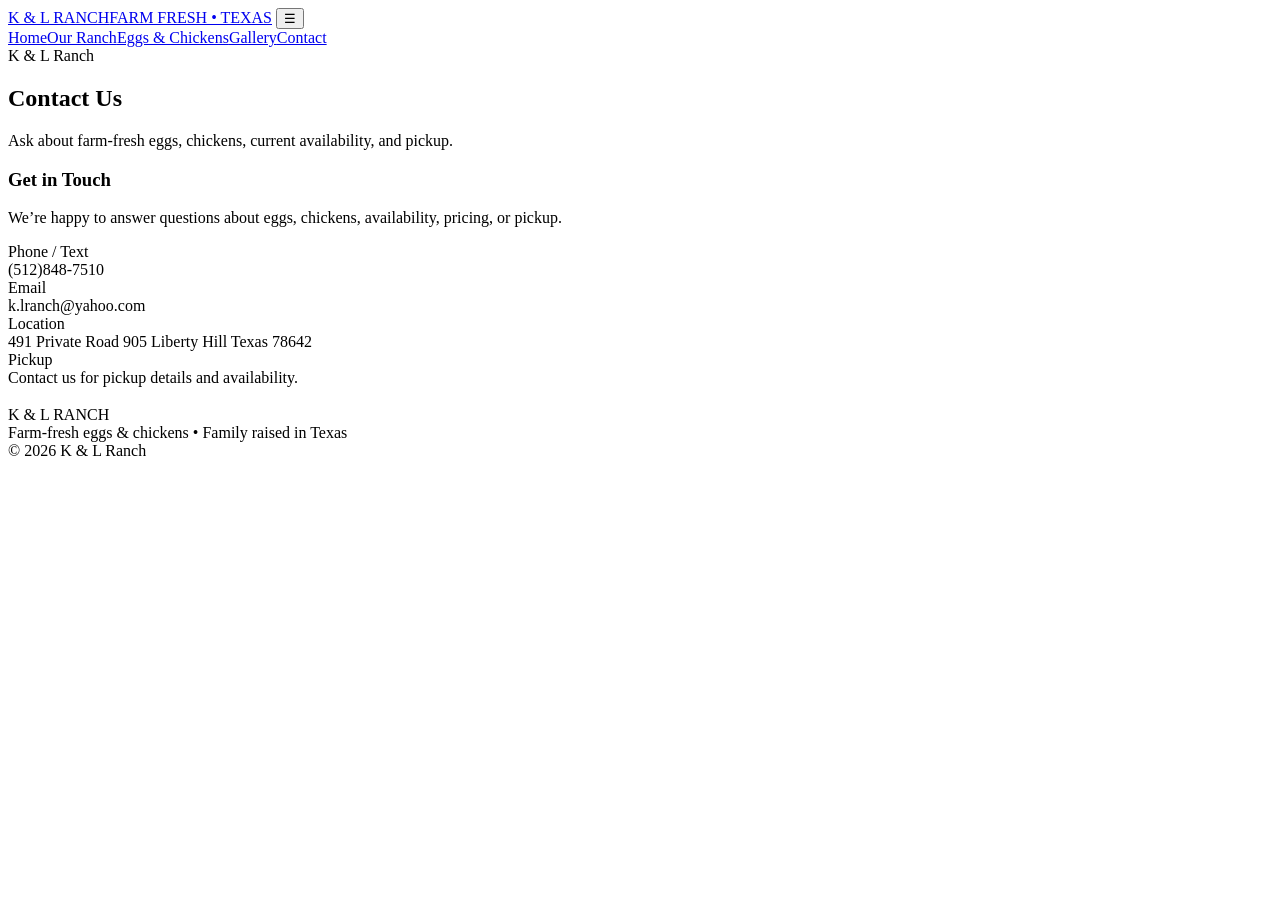
==== contact/index.html @ c8f80671 "Add files via upload" ====
<!doctype html><html lang="en"><head><meta charset="utf-8">
<meta name="viewport" content="width=device-width,initial-scale=1,viewport-fit=cover">
<meta name="theme-color" content="#f6f3ed">
<meta name="description" content="K & L Ranch offers farm-fresh eggs and chickens raised with care in Texas.">
<title>Contact | K & L Ranch</title><link rel="stylesheet" href="assets/styles.css"></head>
<body><header class="site-header"><div class="header-inner">
<a class="brand" href="index.html">K &amp; L RANCH<span>FARM FRESH • TEXAS</span></a>
<button class="menu-btn" aria-label="Open navigation">☰</button><nav class="nav"><a class="" href="index.html">Home</a><a class="" href="our-ranch.html">Our Ranch</a><a class="" href="eggs-chickens.html">Eggs & Chickens</a><a class="" href="gallery.html">Gallery</a><a class="active" href="contact.html">Contact</a></nav>
</div></header>
<main><section class="hero page-hero contact-hero"><div class="hero-content"><div class="kicker">K &amp; L Ranch</div><h1>Contact Us</h1><p>Ask about farm-fresh eggs, chickens, current availability, and pickup.</p></div></section>
<section class="section"><div class="container contact-grid">
<div class="contact-card"><h3>Get in Touch</h3><p class="lead">We’re happy to answer questions about eggs, chickens, availability, pricing, or pickup.</p>
<div class="contact-details">
<div class="contact-item"><div class="contact-label">Phone / Text</div><div class="placeholder">(512)848-7510</div></div>
<div class="contact-item"><div class="contact-label">Email</div><div class="placeholder">k.lranch@yahoo.com</div></div>
<div class="contact-item"><div class="contact-label">Location</div><div>491 Private Road 905 Liberty Hill Texas 78642</div></div>
<div class="contact-item"><div class="contact-label">Pickup</div><div>Contact us for pickup details and availability.</div></div>
</div></div>
<div class="contact-card"><h3></h3></div></div></section></main>
<footer><div class="footer-inner"><div class="footer-brand">K &amp; L RANCH</div><div class="footer-meta">Farm-fresh eggs &amp; chickens • Family raised in Texas<br>© 2026 K &amp; L Ranch</div></div></footer><script src="assets/script.js"></script></body></html>
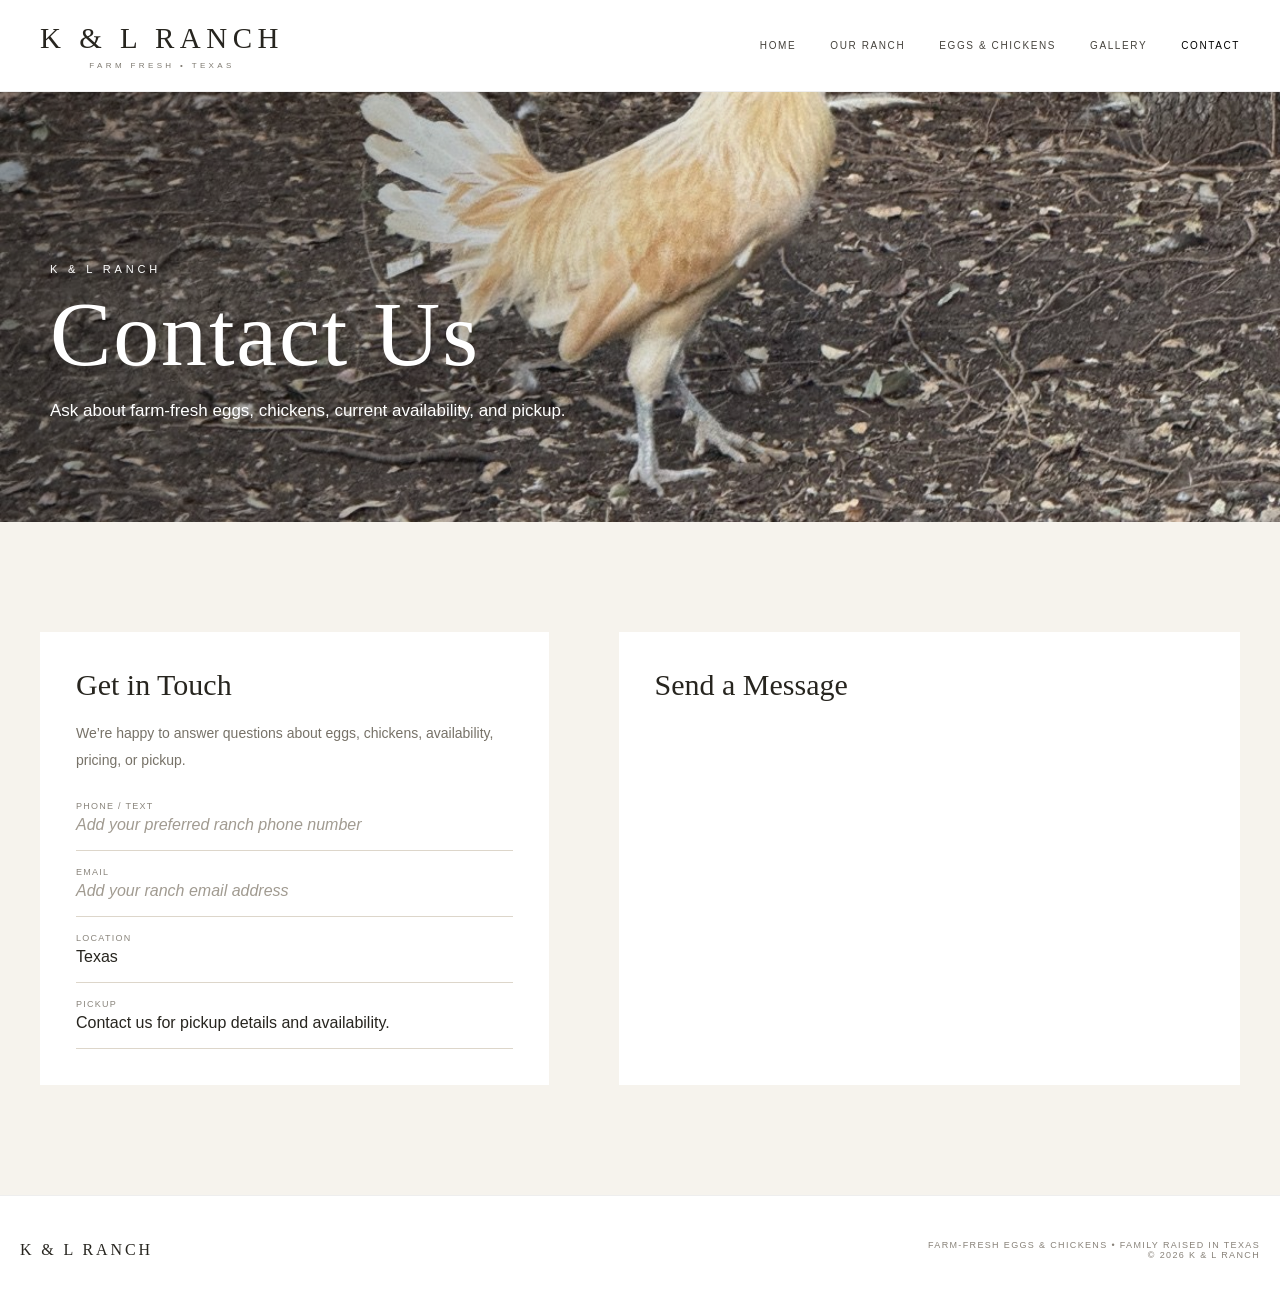
==== commit 03dbb780: "Add files via upload" ====
--- a/contact/index.html
+++ b/contact/index.html
@@ -2,19 +2,19 @@
 <meta name="viewport" content="width=device-width,initial-scale=1,viewport-fit=cover">
 <meta name="theme-color" content="#f6f3ed">
 <meta name="description" content="K & L Ranch offers farm-fresh eggs and chickens raised with care in Texas.">
-<title>Contact | K & L Ranch</title><link rel="stylesheet" href="assets/styles.css"></head>
+<title>Contact | K & L Ranch</title><link rel="stylesheet" href="/assets/styles.css"></head>
 <body><header class="site-header"><div class="header-inner">
-<a class="brand" href="index.html">K &amp; L RANCH<span>FARM FRESH • TEXAS</span></a>
-<button class="menu-btn" aria-label="Open navigation">☰</button><nav class="nav"><a class="" href="index.html">Home</a><a class="" href="our-ranch.html">Our Ranch</a><a class="" href="eggs-chickens.html">Eggs & Chickens</a><a class="" href="gallery.html">Gallery</a><a class="active" href="contact.html">Contact</a></nav>
+<a class="brand" href="/">K &amp; L RANCH<span>FARM FRESH • TEXAS</span></a>
+<button class="menu-btn" aria-label="Open navigation">☰</button><nav class="nav"><a class="" href="/">Home</a><a class="" href="/our-ranch/">Our Ranch</a><a class="" href="/eggs-chickens/">Eggs & Chickens</a><a class="" href="/gallery/">Gallery</a><a class="active" href="/contact/">Contact</a></nav>
 </div></header>
 <main><section class="hero page-hero contact-hero"><div class="hero-content"><div class="kicker">K &amp; L Ranch</div><h1>Contact Us</h1><p>Ask about farm-fresh eggs, chickens, current availability, and pickup.</p></div></section>
 <section class="section"><div class="container contact-grid">
 <div class="contact-card"><h3>Get in Touch</h3><p class="lead">We’re happy to answer questions about eggs, chickens, availability, pricing, or pickup.</p>
 <div class="contact-details">
-<div class="contact-item"><div class="contact-label">Phone / Text</div><div class="placeholder">(512)848-7510</div></div>
-<div class="contact-item"><div class="contact-label">Email</div><div class="placeholder">k.lranch@yahoo.com</div></div>
-<div class="contact-item"><div class="contact-label">Location</div><div>491 Private Road 905 Liberty Hill Texas 78642</div></div>
+<div class="contact-item"><div class="contact-label">Phone / Text</div><div class="placeholder">Add your preferred ranch phone number</div></div>
+<div class="contact-item"><div class="contact-label">Email</div><div class="placeholder">Add your ranch email address</div></div>
+<div class="contact-item"><div class="contact-label">Location</div><div>Texas</div></div>
 <div class="contact-item"><div class="contact-label">Pickup</div><div>Contact us for pickup details and availability.</div></div>
 </div></div>
-<div class="contact-card"><h3></h3></div></div></section></main>
-<footer><div class="footer-inner"><div class="footer-brand">K &amp; L RANCH</div><div class="footer-meta">Farm-fresh eggs &amp; chickens • Family raised in Texas<br>© 2026 K &amp; L Ranch</div></div></footer><script src="assets/script.js"></script></body></html>+<div class="contact-card"><h3>Send a Message</h3></div></div></section></main>
+<footer><div class="footer-inner"><div class="footer-brand">K &amp; L RANCH</div><div class="footer-meta">Farm-fresh eggs &amp; chickens • Family raised in Texas<br>© 2026 K &amp; L Ranch</div></div></footer><script src="/assets/script.js"></script></body></html>
--- a/assets/styles.css
+++ b/assets/styles.css
@@ -0,0 +1,134 @@
+
+:root{
+  --ink:#27251f;--muted:#777268;--cream:#f6f3ed;--paper:#fff;
+  --sand:#e5ded2;--taupe:#b9ad9d;--line:#ddd6ca;--green:#596453;
+  --max:1240px
+}
+*{box-sizing:border-box}
+html{scroll-behavior:smooth}
+body{margin:0;background:var(--cream);color:var(--ink);font-family:Arial,Helvetica,sans-serif}
+img{max-width:100%;display:block}
+a{color:inherit}
+.site-header{position:sticky;top:0;z-index:50;height:84px;background:rgba(255,255,255,.97);border-bottom:1px solid #eee;display:flex;align-items:center}
+.header-inner{width:min(var(--max),calc(100% - 40px));margin:auto;display:flex;align-items:center;justify-content:space-between;gap:28px}
+.brand{text-decoration:none;font-family:Georgia,serif;letter-spacing:.19em;font-size:26px;white-space:nowrap}
+.brand span{display:block;font-family:Arial,sans-serif;font-size:8px;letter-spacing:.42em;color:#7f7a71;margin-top:6px;text-align:center}
+.nav{display:flex;align-items:center;gap:28px}
+.nav a{text-decoration:none;text-transform:uppercase;font-size:10px;letter-spacing:.16em;color:#46433d}
+.nav a:hover,.nav a.active{color:#000}
+.menu-btn{display:none;border:0;background:none;font-size:28px;padding:8px}
+.hero{position:relative;min-height:680px;height:78vh;background:center/cover no-repeat}
+.hero.home{background-image:url('images/featured-rooster.jpg');background-position:center 48%;background-size:cover;background-repeat:no-repeat}
+.hero:before{content:"";position:absolute;inset:0;background:linear-gradient(90deg,rgba(0,0,0,.42),rgba(0,0,0,.04) 65%)}
+.hero-content{position:absolute;left:max(28px,calc((100vw - var(--max))/2));bottom:80px;color:#fff;max-width:650px;padding-right:28px}
+.kicker{text-transform:uppercase;letter-spacing:.35em;font-size:11px}
+.hero h1{font:normal clamp(54px,7vw,92px)/.95 Georgia,serif;margin:16px 0 18px;letter-spacing:.02em}
+.hero p{max-width:520px;font-size:16px;line-height:1.8;margin:0}
+.cta-row{display:flex;gap:12px;flex-wrap:wrap;margin-top:28px}
+.btn{display:inline-block;padding:14px 22px;text-decoration:none;text-transform:uppercase;letter-spacing:.16em;font-size:10px;border:1px solid currentColor}
+.btn.light{color:white}.btn.dark{color:#2d2b26}
+.intro-band{text-align:center;background:var(--sand);padding:56px 20px}
+.intro-band h2{font:normal clamp(30px,4vw,48px) Georgia,serif;letter-spacing:.08em;margin:0 0 10px}
+.intro-band p{margin:0;text-transform:uppercase;letter-spacing:.18em;font-size:10px;color:#6d685f}
+.section{padding:90px 20px}
+.container{width:min(var(--max),100%);margin:auto}
+.split{display:grid;grid-template-columns:1fr 1fr;min-height:620px;background:#fff}
+.split.reverse .media{order:2}.split.reverse .copy{order:1}
+.media img{width:100%;height:100%;object-fit:cover;min-height:620px}
+.copy{padding:clamp(55px,8vw,110px);display:flex;flex-direction:column;justify-content:center}
+.rule{width:58px;border-top:1px solid #8d887e;margin-bottom:26px}
+.copy h2,.section-title{font:normal clamp(38px,4.5vw,58px) Georgia,serif;margin:0 0 22px}
+.copy p,.lead{font-size:14px;line-height:1.9;color:var(--muted)}
+.small-note{font-size:12px;color:#89847a;line-height:1.7}
+.features{display:grid;grid-template-columns:repeat(3,1fr);gap:22px;margin-top:42px}
+.feature{background:#fff;padding:30px;border-top:2px solid var(--taupe)}
+.feature h3{font:normal 24px Georgia,serif;margin:0 0 12px}
+.feature p{color:var(--muted);font-size:13px;line-height:1.8;margin:0}
+.cards{display:grid;grid-template-columns:repeat(2,1fr);gap:26px;margin-top:42px}
+.card{background:white}
+.card img{width:100%;aspect-ratio:4/3;object-fit:cover}
+.card-body{padding:30px}
+.card h3{font:normal 30px Georgia,serif;margin:0 0 12px}
+.card p{color:var(--muted);line-height:1.8;font-size:14px}
+.price-line{margin-top:18px;padding-top:18px;border-top:1px solid var(--line);font-size:11px;letter-spacing:.14em;text-transform:uppercase;color:#6d685f}
+.mosaic{display:grid;grid-template-columns:2fr 1fr 1fr;grid-auto-rows:290px;gap:8px}
+.mosaic img{width:100%;height:100%;object-fit:cover}
+.mosaic .tall{grid-row:span 2}
+.mosaic .wide{grid-column:span 2}
+.banner{position:relative;min-height:500px;background:url('images/silkies.jpg') center/cover no-repeat;color:#fff;display:flex;align-items:center}
+.banner:before{content:"";position:absolute;inset:0;background:rgba(0,0,0,.32)}
+.banner .container{position:relative}
+.banner h2{font:normal clamp(46px,6vw,76px) Georgia,serif;margin:0 0 16px;max-width:700px}
+.banner p{max-width:560px;line-height:1.8}
+.page-hero{height:430px;min-height:0;background-position:center}
+.page-hero h1{font-size:clamp(48px,7vw,76px)}
+.page-hero.gallery-hero{background-image:url('images/growing-chicks.jpg');background-position:center 68%}
+.page-hero.ranch-hero{background-image:url('images/family-ranch.jpg')}
+.page-hero.products-hero{background-image:url('images/hens-coop.jpg')}
+.page-hero.contact-hero{background-image:url('images/rooster-buff.jpg');background-position:center 55%}
+.contact-grid{display:grid;grid-template-columns:.9fr 1.1fr;gap:50px}
+.contact-card{background:white;padding:36px}
+.contact-card h3{font:normal 30px Georgia,serif;margin:0 0 18px}
+.contact-details{display:grid;gap:16px;margin-top:28px}
+.contact-item{padding-bottom:16px;border-bottom:1px solid var(--line)}
+.contact-label{text-transform:uppercase;letter-spacing:.14em;font-size:9px;color:#8a857c;margin-bottom:5px}
+.placeholder{color:#a19b91;font-style:italic}
+.form{display:grid;gap:16px}
+.form input,.form textarea,.form select{width:100%;border:1px solid #d3ccc1;background:#fff;padding:14px 15px;font:14px Arial,sans-serif}
+.form textarea{min-height:150px;resize:vertical}
+.form button{border:1px solid #2f2d28;background:#2f2d28;color:white;padding:15px;text-transform:uppercase;letter-spacing:.16em;font-size:10px}
+.notice{font-size:12px;color:#807b72;line-height:1.6;background:#f2eee7;padding:14px 16px;border-left:2px solid #aaa193}
+footer{background:white;border-top:1px solid #eee;padding:44px 20px}
+.footer-inner{width:min(var(--max),100%);margin:auto;display:flex;justify-content:space-between;gap:20px;align-items:center}
+.footer-brand{font-family:Georgia,serif;letter-spacing:.18em}
+.footer-meta{text-transform:uppercase;font-size:9px;letter-spacing:.15em;color:#888279;text-align:right}
+@media(max-width:900px){
+ .features{grid-template-columns:1fr}
+ .contact-grid{grid-template-columns:1fr}
+ .mosaic{grid-template-columns:1fr 1fr}
+ .mosaic .tall{grid-row:span 1}.mosaic .wide{grid-column:span 2}
+}
+@media(max-width:760px){
+ .site-header{height:72px}.header-inner{width:calc(100% - 32px)}.brand{font-size:19px}.brand span{font-size:7px}
+ .menu-btn{display:block}.nav{display:none;position:absolute;top:72px;left:0;right:0;background:#fff;padding:22px 24px;flex-direction:column;align-items:flex-start;border-bottom:1px solid #ddd}
+ .nav.open{display:flex}
+ .hero{height:72svh;min-height:520px}.hero.home{background-position:54% center}.hero-content{left:24px;bottom:45px}.hero h1{font-size:50px}
+ .intro-band{padding:40px 18px}.section{padding:64px 18px}
+ .split,.split.reverse{grid-template-columns:1fr;min-height:0}.split.reverse .media,.split.reverse .copy{order:initial}
+ .media img{min-height:0;height:58svh}.copy{padding:54px 26px}
+ .cards{grid-template-columns:1fr}.mosaic{grid-template-columns:1fr;grid-auto-rows:300px}.mosaic .wide{grid-column:auto}
+ .page-hero{height:390px}.page-hero .hero-content{bottom:38px}
+ .banner{min-height:520px}
+ .footer-inner{flex-direction:column;align-items:flex-start}.footer-meta{text-align:left}
+}
+
+@media(min-width:1100px){
+  .site-header{height:92px}
+  .header-inner{width:min(1380px,calc(100% - 80px))}
+  .brand{font-size:29px}
+  .nav{gap:34px}
+  .nav a{font-size:10px}
+  .hero.home{
+    min-height:760px;
+    height:calc(100vh - 92px);
+    background-position:center 46%;
+  }
+  .hero-content{
+    left:max(50px,calc((100vw - 1380px)/2));
+    bottom:95px;
+    max-width:720px
+  }
+  .hero h1{font-size:92px}
+  .hero p{font-size:17px;max-width:560px}
+  .intro-band{padding:64px 20px}
+  .split{grid-template-columns:1.05fr .95fr;min-height:700px}
+  .media img{min-height:700px}
+  .copy{padding:100px 110px}
+  .section{padding:110px 40px}
+  .container{width:min(1380px,100%)}
+  .cards{gap:34px}
+  .card img{aspect-ratio:16/10}
+  .mosaic{grid-auto-rows:340px}
+  .banner{min-height:620px}
+  .contact-grid{gap:70px}
+}
